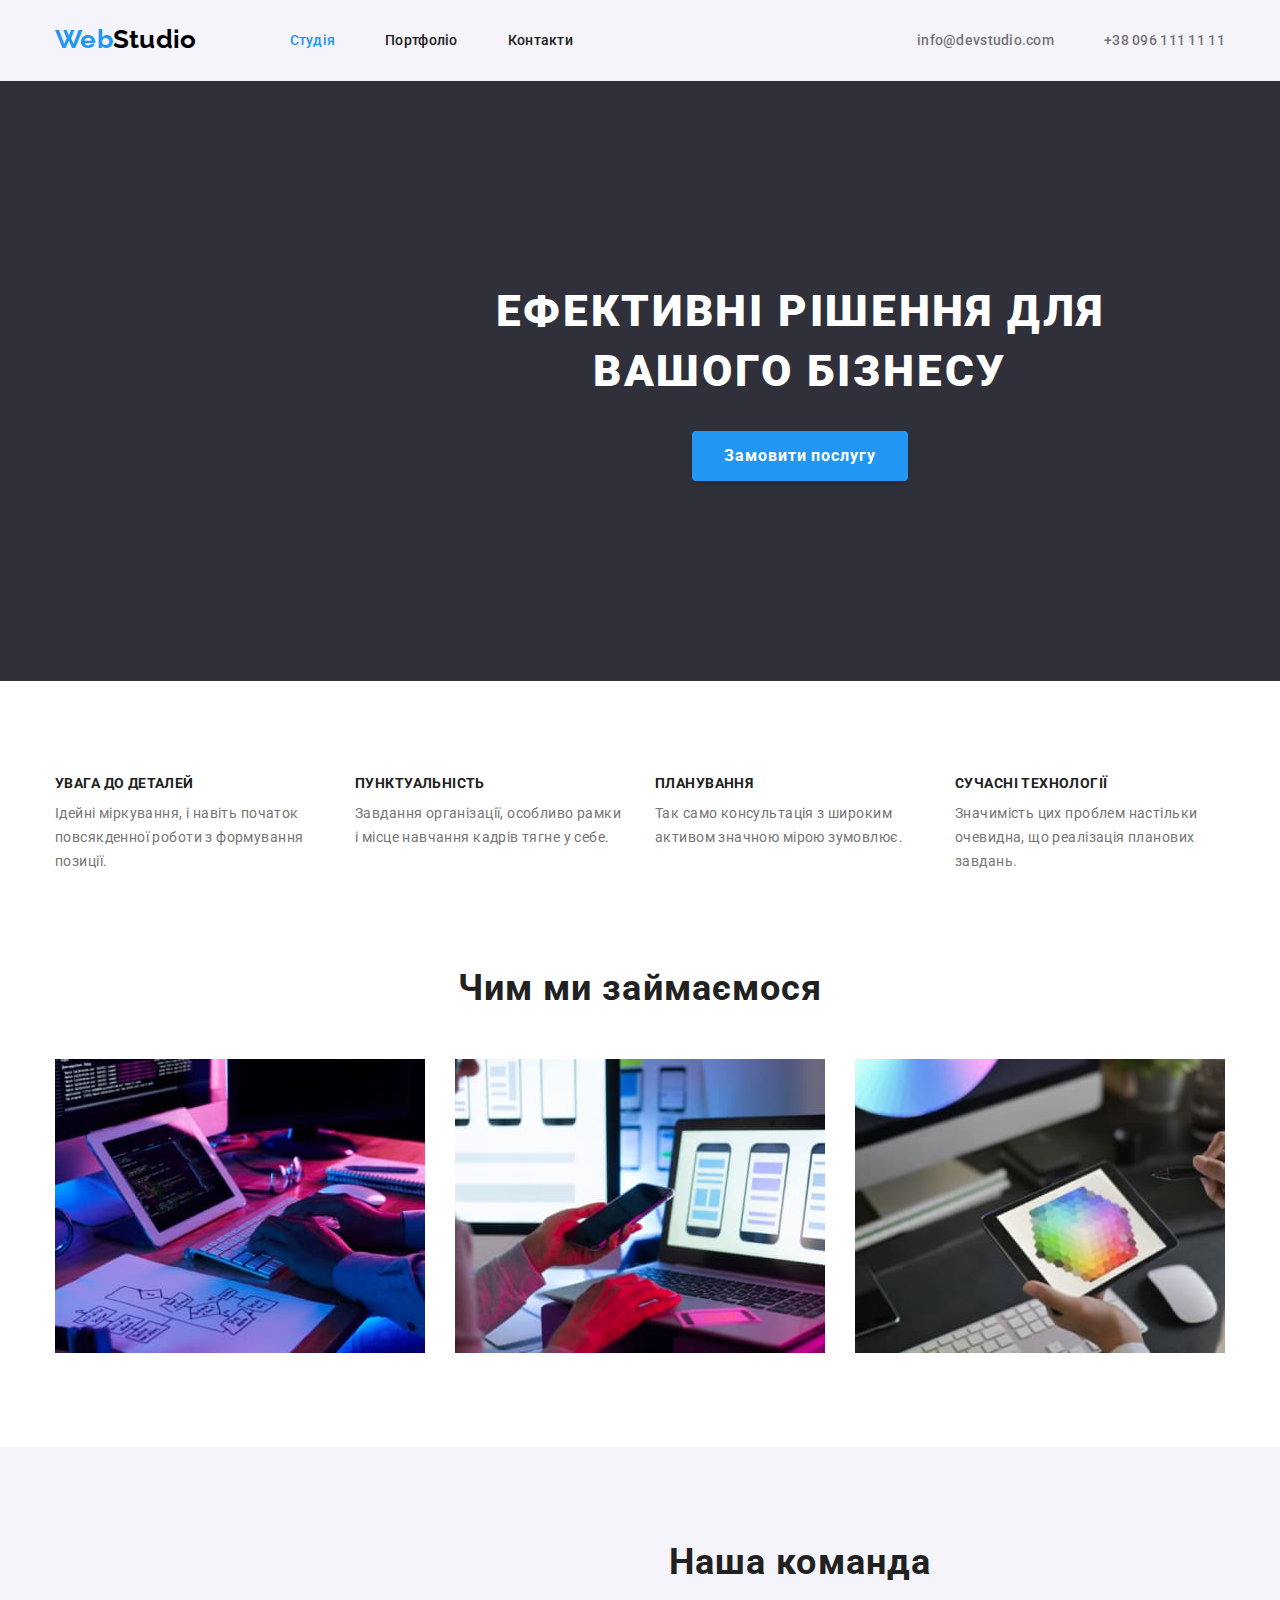
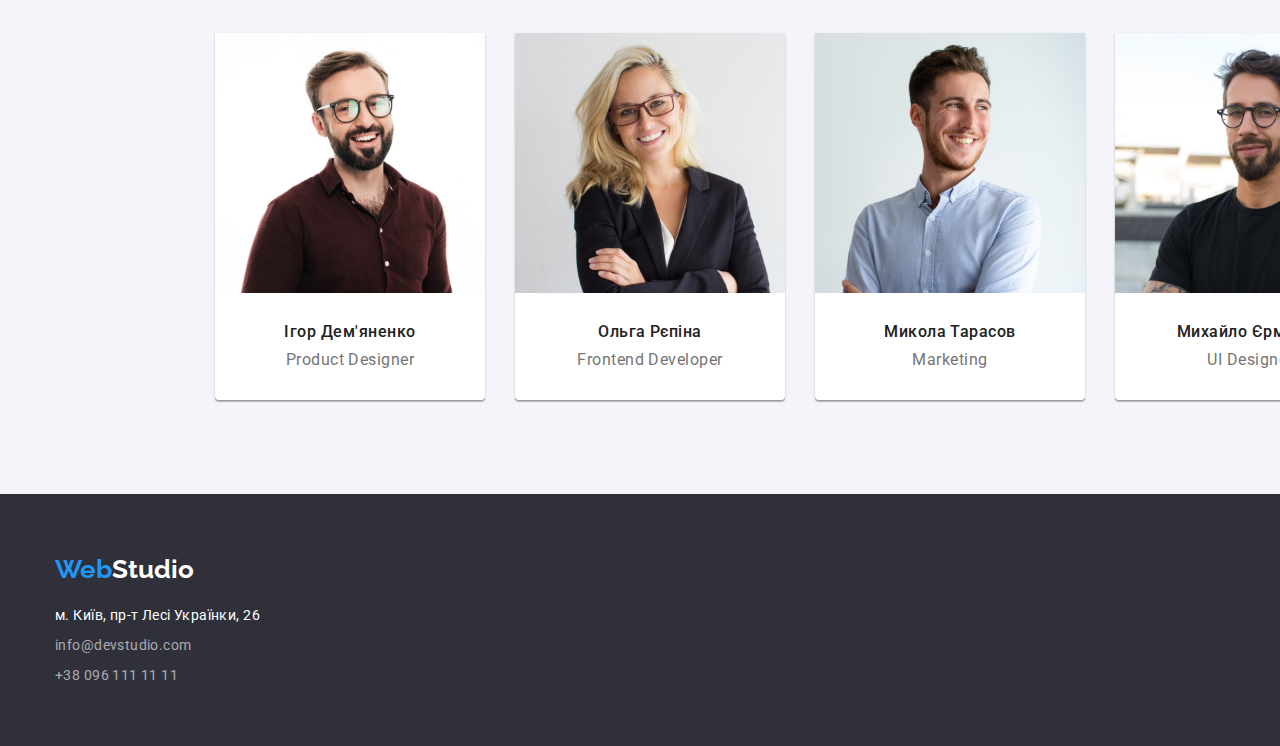
==== index.html @ b0a4e6e9 "початок ДЗ4" ====
<!DOCTYPE html>
<html lang="uk">
  <head>
    <meta charset="UTF-8" />
    <meta http-equiv="X-UA-Compatible" content="IE=edge" />
    <meta name="viewport" content="width=device-width, initial-scale=1.0" />
    <title>Студія</title>
    <!-- спочатку шрифти -->
    <link rel="preconnect" href="https://fonts.googleapis.com" />
    <link rel="preconnect" href="https://fonts.gstatic.com" crossorigin />
    <link
      rel="stylesheet"
      href="https://fonts.googleapis.com/css2?family=Raleway:wght@700&family=Roboto:wght@400;500;700;900&display=swap"
    />
    <!--  нормалізатор -->
    <link
      rel="stylesheet"
      href="https://cdnjs.cloudflare.com/ajax/libs/modern-normalize/1.0.0/modern-normalize.min.css"
    />
    <!-- мої стилі -->
    <link rel="stylesheet" href="./css/styles.css" />
  </head>
  <body>
    <!-- шапка сайта з навігацією-->
    <header class="header-section">
      <!--Logo-->
      <div class="container header-container">
        <a class="logo header" href="./index.html">
          <span class="logo web">Web</span>
          <span class="logo studio">Studio</span>
        </a>
        <!-- Навігація по сторінках сайта -->
        <nav class="header-nav">
          <ul class="header-nav-list">
            <li class="header-nav-item">
              <a class="header-nav-link current" href="./index.html">Студія</a>
            </li>
            <li class="header-nav-item">
              <a class="header-nav-link" href="./portfolio.html">Портфоліо</a>
            </li>
            <li class="header-nav-item">
              <a class="header-nav-link" href="#contacts">Контакти</a>
            </li>
          </ul>
        </nav>
        <!-- Лінки контактів -->
        <ul class="header-contact-list">
          <li class="header-contact-item">
            <a class="header-contact-link" href="mailto:info@devstudio.com"
              >info@devstudio.com
            </a>
          </li>
          <li class="header-contact-item">
            <a class="header-contact-link" href="tel:+380961111111"
              >+38 096 111 11 11</a
            >
          </li>
        </ul>
      </div>
    </header>
    <!-- унікальний контент сторінки -->
    <main>
      <!--Головний банер  сайта -->
      <section class="hero-section  big-container section">
        <h1 class="title-first hero-title">
          Ефективні рішення для вашого бізнесу
        </h1>
        <button class="hero-button btn" type="button">Замовити послугу</button>
      </section>
      <!-- Особливості -->
      <section class="feature-section section">
        <div class="container features">
          <h2 class="feature-title title-second visually-hidden">
            Особливості
          </h2>
          <ul class="feature-list">
            <li class="feature-list-item">
              <h3 class="title-third uppercase">увага до деталей</h3>
              <p class="feature-text">
                Ідейні міркування, і навіть початок повсякденної роботи з
                формування позиції.
              </p>
            </li>
            <li class="feature-list-item">
              <h3 class="title-third uppercase">пунктуальність</h3>
              <p class="feature-text">
                Завдання організації, особливо рамки і місце навчання кадрів
                тягне у себе.
              </p>
            </li>
            <li class="feature-list-item">
              <h3 class="title-third uppercase">планування</h3>
              <p class="feature-text">
                Так само консультація з широким активом значною мірою зумовлює.
              </p>
            </li>
            <li class="feature-list-item">
              <h3 class="title-third uppercase">сучасні технології</h3>
              <p class="feature-text">
                Значимість цих проблем настільки очевидна, що реалізація
                планових завдань.
              </p>
            </li>
          </ul>
        </div>
      </section>
      <!-- Чим ми займаємося deal-->
      <section class="deal-section section">
        <div class="container deal">
          <h2 class="title-second deal-title">Чим ми займаємося</h2>
          <ul class="deal-list">
            <li class="deal-list-item">
              <img
                class="deal-list-img"
                src="./images/view1.jpg"
                alt="Найкращі алгоритми"
              />
            </li>
            <li class="deal-list-item">
              <img
                class="deal-list-img"
                src="./images/view2.jpg"
                alt="Адаптуємо до різних дівайсів "
              />
            </li>
            <li class="deal-item">
              <img
                class="deal-list-img"
                src="./images/view3.jpg"
                alt="Професійний дизайн"
              />
            </li>
          </ul>
        </div>
      </section>
      <!-- Наша команда -->
      <section class="team-section big-container">
        <div class="container">
          <h2 class="team-title title-second">Наша команда</h2>
          <ul class="team-cards-list">
            <li class="team-card-item">
              <img
                class="card-image"
                src="./images/portrait1.jpg"
                alt="Ігор Дем'яненко"
              />
              <h3 class="card-name no-uppercase">Ігор Дем'яненко</h3>
              <p class="card-position">Product Designer</p>
            </li>
            <li class="team-card-item">
              <img
                class="card-image"
                src="./images/portrait2.jpg"
                alt="Ольга Рєпіна"
              />
              <h3 class="card-name no-uppercase">Ольга Рєпіна</h3>
              <p class="card-position">Frontend Developer</p>
            </li>
            <li class="team-card-item">
              <img
                class="card-image"
                src="./images/portrait3.jpg"
                alt="Микола Тарасов"
              />
              <h3 class="card-name no-uppercase">Микола Тарасов</h3>
              <p class="card-position">Marketing</p>
            </li>
            <li class="team-card-item">
              <img
                class="card-image"
                src="./images/portrait4.jpg"
                alt="Михайло Єрмаков"
              />
              <h3 class="card-name no-uppercase">Михайло Єрмаков</h3>
              <p class="card-position">UI Designer</p>
            </li>
          </ul>
        </div>
      </section>
    </main>
    <footer class="footer-section" id="contacts">
      <div class="container">
        <a class="logo footer" href="./index.html"
          ><span class="logo web">Web</span
          ><span class="logo studio">Studio</span>
        </a>
        <address class="address-section">
          <ul class="footer-list">
            <li class="footer-list-item">
              <a
                class="footer-link map"
                href="https://goo.gl/maps/kqAVkC1o9cEqBrma6"
                target="_blank"
                rel="noopener noreferrer nofollow"
                >м. Київ, пр-т Лесі Українки, 26</a
              >
            </li>
            <li class="footer-list-item">
              <a class="footer-link" href="mailto:info@devstudio.com"
                >info@devstudio.com</a
              >
            </li>
            <li class="footer-list-item">
              <a class="footer-link" href="tel:+380961111111"
                >+38 096 111 11 11</a
              >
            </li>
          </ul>
        </address>
      </div>
    </footer>
  </body>
</html>
---- css/styles.css ----
/* змінні */
/* палітра проекта */
:root {
  --prime-bg-color--: #ffffff; /*білий*/
  --second-bg-color--: #2f303a; /*темно сірий*/
  --title-ccolor--: #212121; /*чорний*/
  --accent-color--: #2196f3; /*голубий*/
  --text-color--: #757575; /*сірий*/
  --button-bg-color--: #f5f4fa;

  /* шрифти проекта  */
  --prime-font-family--: "Roboto", sans-serif;
  --second-font-family--: "Raleway", sans-serif;
}
/* глобальні налаштування */
body {
  font-family: var(--prime-font-family--); /*'Roboto', sans-serif*/
  color: var(--text-color--);
  background-color: var(--prime-bg-color--);
}

/* reset  обнулюємо відступи/стилі призначені browser*/
h1,
h2,
h3,
h4,
h5,
h6,
p {
  margin: 0;
}

ul {
  margin: 0;
  padding: 0;
  list-style: none;
}
li {
  margin: 0;
  padding: 0;
}

img {
  display: block;
}
a {
  text-decoration: none;
}
/*загальне налаштування для кнопок */
.btn {
  font-family: var(--prime-font-family--);
  border: none;
  cursor: pointer;
}
/* активна кнопка */
.active {
  color: var(--prime-bg-color--);
  background: var(--accent-color--);
}

/* скриває елемент */
.visually-hidden {
  position: fixed;
  transform: scale(0);
}
/* більший контейнер */
.big-container {
  width: 1600px;
  margin: 0 auto; /* батько центрує  в собі*/
}  

/* меньший контейнер  */
.container {
  width: 1200px;
  margin: 0 auto; /*вертик забирає горизонт центрує блоковий*/
  padding: 0 15px;
}
/* спільна властивість секцій */
.section {
  padding-bottom: 94px;
  
 }

.uppercase {
  text-transform: uppercase;
}

/* h1 */
.title-first {
  font-weight: 900;
  font-size: 44px;
  line-height: calc(60 / 44);
  text-align: center;
  letter-spacing: 0.06em;
  text-transform: uppercase;
  color: var(--title-color--);
}
/* h2 */
.title-second {
  font-weight: 700;
  font-size: 36px;
  line-height: calc(42 / 36);
  text-align: center;
  letter-spacing: 0.03em;
  color: var(--title-ccolor--);
}
/* h3 */
.title-third {
  font-weight: 700;
  font-size: 14px;
  line-height: calc(16 / 14);
  letter-spacing: 0.03em;
  text-align: center;
  /* text-transform: uppercase; */
  color: var(--title-ccolor--);
}

/* стилі header */

.header-section {
  /* спільний шрифт */
  font-weight: 500;
  font-size: 14px;
  line-height: calc(16 / 14);
  letter-spacing: 0.02em;
  
  /* margin-bottom:21px; */
}
/* logo */
.logo {
  font-family: "Raleway", sans-serif;
  font-weight: 700;
  font-style: normal;
  font-size: 26px;
  line-height: calc(31 / 26);
  letter-spacing: 3%;
}
.logo.header {
  display: flex;
  
}
.logo.web {
  color: var(--accent-color--);
}
.logo.studio {
  display:inline-block;
  margin-right:93px;
  color: #000;

}
.header-section {
  border-bottom: 1px solid#ECECEC;
  background-color: var(--button-bg-color--);
}
/* весь header у flex container */
.header-container {
  display: flex;
  /* justify-content: space-between; */
  align-items: center;
  padding-top: 24px;
  padding-bottom: 25px;
 
}
/* Навігація по сторінках сайта */
/* навігація  в header  flex container*/
.header-nav-list {
  display: flex;
  justify-content: space-between;
  margin-right:344px;
}
/* елементи навігації */
.header-nav-item:not(:last-child) {
  margin-right: 50px;
}
/* padding link збільшує зону клікабельності */
.header-nav-link {
  color: var(--title-ccolor--);
  padding: 32px 0px;
}
/* підсвітка посилання активної сторінки */
.current {
  color: var(--accent-color--);
}
/* Контакт ліст у flex щоб поставити у рядок */
.header-contact-list {
  display: flex;
}
.header-contact-item:not(:first-child) {
  margin-left: 50px;
}

/* вигляд мейл і телефон */
.header-contact-link {
  color: var(--text-color--);
  padding: 32px 0px;
}
/* реакція на наведення на елемент списка посилання  */
.header-nav-link:focus,
.header-nav-link:hover,
.header-contact0link:focus,
.header-contact-link:hover {
  color: var(--accent-color--);
}

/* стилі index */
/* секція hero */
/* hero  title-first */

.hero-section {
  color: var(--prime-bg-color--); /*білий*шрифт */
  background: var(--second-bg-color--); /*темн осірий фон*/
  padding-top: 200px;
  padding-bottom: 200px;
}

.title-first.hero-title {
  margin-left: auto;
  margin-right: auto;
  margin-bottom: 30px;
  width: 696px;
}

.hero-button {
  padding: 10px 32px;
  font-weight: 700;
  font-size: 16px;
  line-height: calc(30 / 16);
  letter-spacing: 0.06em;
  background-color: var(--accent-color--);
  color: var(--prime-bg-color);
  box-shadow: 0px 4px 4px rgba(0, 0, 0, 0.15);
  border-radius: 4px;
  display:block;
  margin: 0 auto; /*вертик забирає горизонтально центрує*/
}
.hero-button:focus,
.hero-button:hover {
  background: #188ce8;
}

/* секція Особливості */
/* feature-section */
/* h2 схований */
/* h3 - .tille-third */
/* feature-section обгорнута в  container 1200px */
.feature-section {
  padding-top: 94px;
}

/* список feature ставимо в рядок */
.feature-list {
  display: flex;
  justify-content: space-between;
}
/* заголовки в li feature-list */
.feature-list .title-third {
  text-align: left;
  margin-bottom: 10px;
}
/* p в li */
.feature-text {
  font-size: 14px;
  line-height: calc(24 / 14);
  letter-spacing: 0.03em;
  color: var(--text-color--);
}
/* колекція контайнера flex-list * /
/* всі елементи однакової величини на main axis */
.feature-list-item {
  flex-basis: 270px;
}
/* відстань між всіма ел-ми колекції крім останнього */
.feature-list-item:not(:last-child) {
  margin-right: 30px;
}
/* секція deal Чим ми займаємось */
/*h2 - .title-second*/

.container .deal {
  margin: 0px 15px;
}

.title-second.deal-title {
  margin-bottom: 50px;
}
/* картинки в рядок */
.deal-list {
  display: flex;
  justify-content: space-between;
}
/* Якщо змінити к-ть картинок поки не знаю що написати замість 3 */
/* img  діти li які є ел-ми flex container тому унаслідують наступне  */
.deal-list-item {
  flex-basis: calc((100% - 30px * 2) / 3);
}
/* підозрюю що рохміри img треба пропорційно до різних екранів */
.deal-list-img {
  width: 370px;
  max-height: 294px;
}
/* .deal-list-item:not(:last-child) {
  margin-right:30px;
 } */

/* секція Наша команда */
/* h2 Наша команда - title-second */
.team-section {
  background: #f5f4fa;
  padding-top: 94px;
  padding-bottom: 94px;
}

.team-title.title-second {
  margin-bottom: 50px;
}

.team-cards-list {
  display: flex;
  
  justify-content: center;
}

.team-card-item {
  background-color: var(--prime-bg-color--);
  box-shadow: 0px 1px 3px rgba(0, 0, 0, 0.12), 0px 1px 1px rgba(0, 0, 0, 0.14), 0px 2px 1px rgba(0, 0, 0, 0.2);
border-radius: 0px 0px 4px 4px;

  margin-right: 30px;
  flex-basis: calc((100%-30px * 3) / 4);
}

.team-card-item:last-child {
  margin-right: 0px;
}

.card-image {
  display: block;
  width: 270px;
  margin-bottom: 30px;
  /* height: 260px; */
}
/* h3 - card-name title-second */
.card-name {
  font-weight: 500;
  font-size: 16px;
  line-height: calc(18.75 / 1 6);
  letter-spacing: 0.03em;
  color: var(--title-ccolor--);
  text-align: center;
  margin-bottom: 10px;
}

/* position */
.card-position {
  font-size: 16px;
  line-height: calc(18.75 / 16);
  text-align: center;
  letter-spacing: 0.03em;
  color: var(--text-color--);
  margin-bottom: 30px;
}

/* porfolio section */
/* h1 Портфоліо -title-first схований */
/* розширяємо секцію щоб контент відступаєв від фільтра */
.portfolio-section {
  padding-top: 94px;
}

/* меню фільтра проектів */
/* ul - flex container */
.filter-list {
  display: flex;
  justify-content: center;
  gap: 8px;
  margin-bottom: 50px;
 
}

/* кнопка фільтра за замовчанням inline */

.filter-button {
  display:inline-block;
  text-align: center;
  font-weight: 500;
  font-size: 16px;
  line-height: calc(26 / 16);
  letter-spacing: 0.03em;
  color: var(--title-ccolor--);
  background: var(--button-bg-color--);
  border-radius: 4px;
  padding: 6px 22px;
  /* margin:0; */
  
  
 }
 .filter-button.all{
 padding: 6px 25px;
 }

/* кнопки фільтра проектів при hover */
.filter-button:focus,
.filter-button:hover {
   color: var(--prime-bg-color--);
  background-color: var(--accent-color--);
}



/* projects */
/* h2 - title-econd  */
.project-img {
  width: 370px;
  height: 294px;
   
}

/* згрупування під карткою портфоліо */
.group-portfolio {
  width: 370px;
  padding:19px 24px 19px 24px ;
  border: 1px solid #eeeeee;
  border-top: none;
 }

/*h2 title-project */
.project-title {
  font-weight: 700;
  font-size: 18px;
  line-height: calc(36 / 18);
  letter-spacing: 0.06em;
  color: var(--title-ccolor--);
  margin-bottom: 4px;
}

.project-type {
  font-size: 16px;
  line-height: calc(30 / 16);
  letter-spacing: 0.03em;
  color: var(--text-color--);
}

/* проекти в рядок з переносом по 4 з gap 30зч */
.projects-list {
  display: flex;
  flex-wrap: wrap;
  gap: 30px;
}
/* проект */
.project-item {
  background: #ffffff;
  /* flex-basis: calc((100%-30px * 2) / 3); */
   margin-bottom:30px; 
   
}
/* кожному 3му забрати правий маржин */
/* .project-item:nth-child(3n){
 margin-right:0px;
}
/* останнім 3м забрати нижній маржин */
/*.project-item:nth-last-child(-n+3){
 margin-bottom:0px;
} */

/* стилі footer*/
.footer-section {
  background: var(--second-bg-color--);
  padding-top: 60px;
  padding-bottom: 60px;
  /* border-top: 0px solid transparent; */
}
/* спільний шрифт для блоку address */
.footer-section .logo.studio {
  display:inline-block;
  color: var(--prime-bg-color--);
  margin-right:0px;
}
/* обгорнули в div щоб зобити блочним*/
.logo.footer {
  display:inline-block;
  margin-bottom: 20px;
 }

.footer-link {
  color: rgba(255, 255, 255, 0.6);
  font-style: normal;
  font-size: 14px;
  line-height: calc(21 / 14);
  letter-spacing: 0.03em;
}

/* .footer-list-item {
  font-style: normal;
  font-size: 14px;
  line-height: calc(24 / 14);
  letter-spacing: 0.03em;
} */

.footer-list-item:not(:last-child) {
  margin-bottom: 9px;
}

/* адреса  */
.footer-link.map {
  color: var(--prime-bg-color--);
}

/* реакція на наведення мишки або клавіатури на любий лінк футера */
.footer-link:hover,
.footer-link:focus {
  color: var(--accent-color--);
}
.footer-link-map:hover,
.footer-link-map:focus {
  color: var(--accent-color--);
}
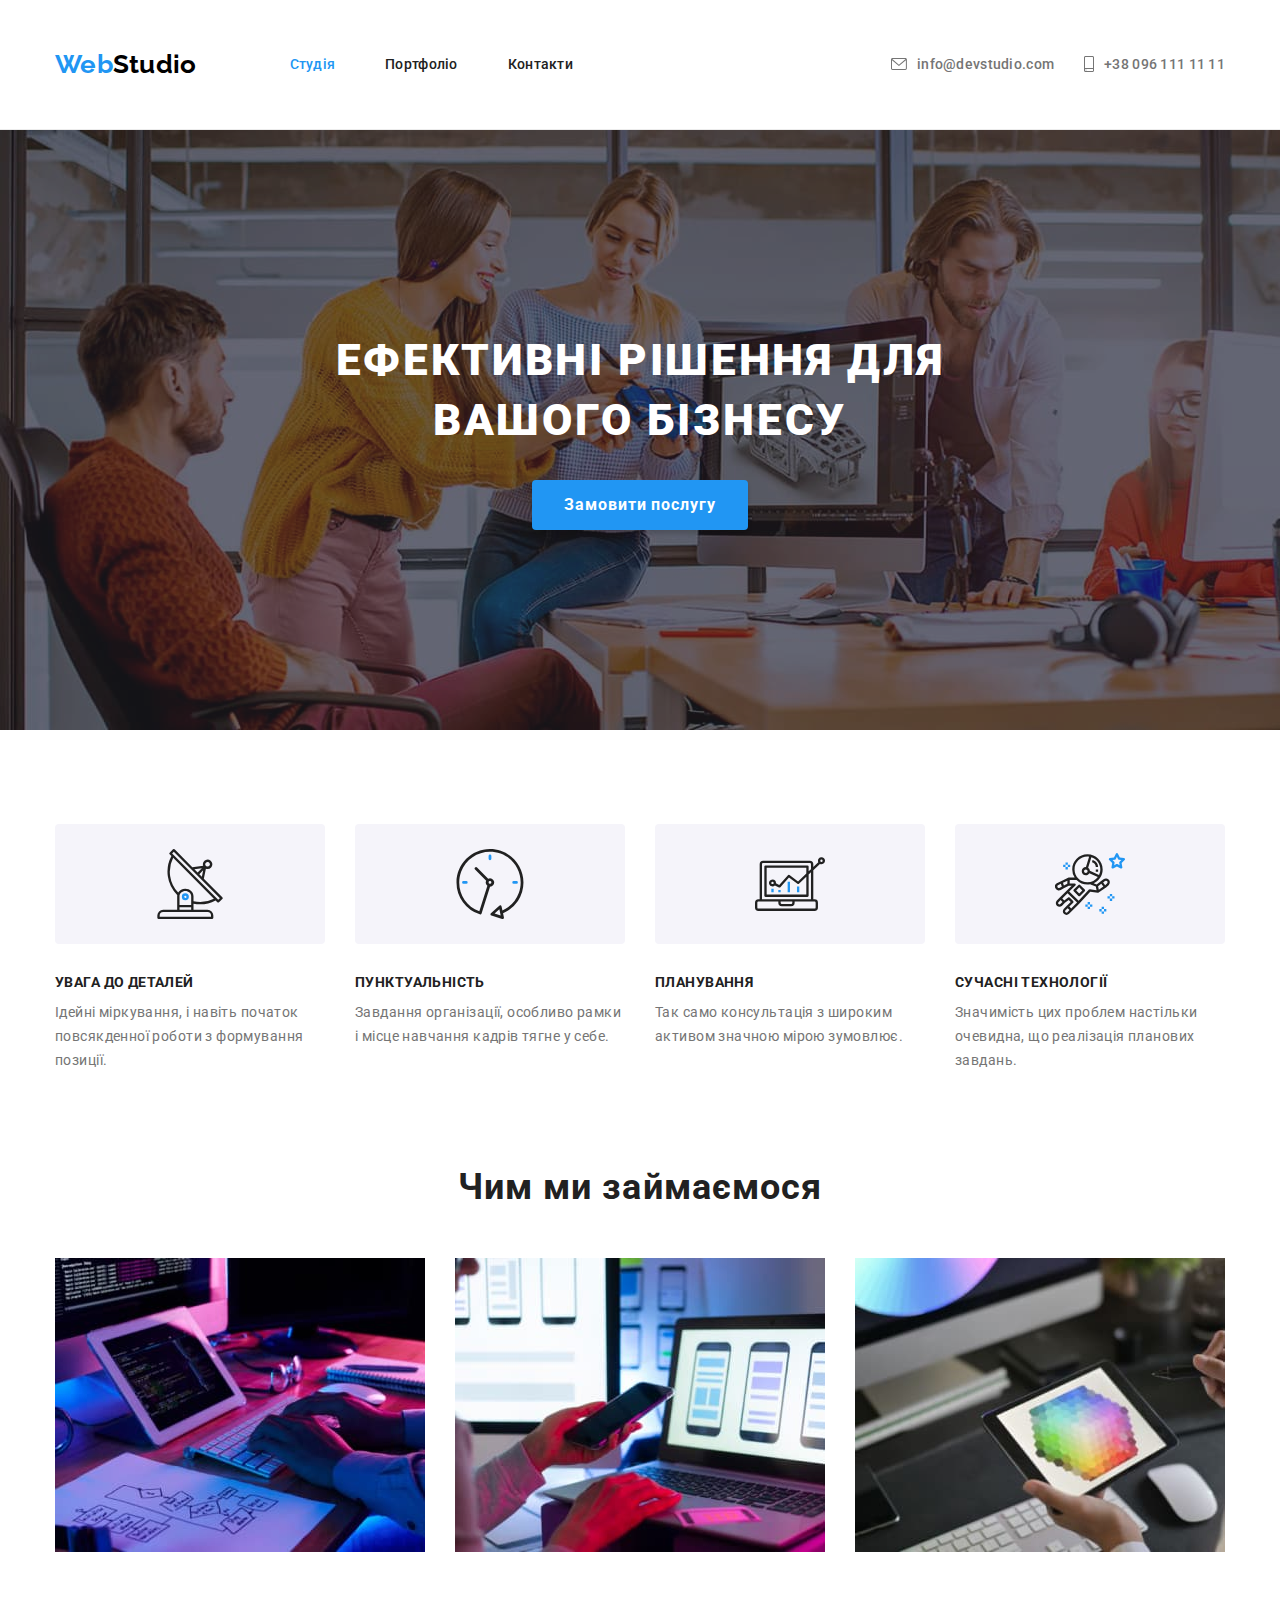
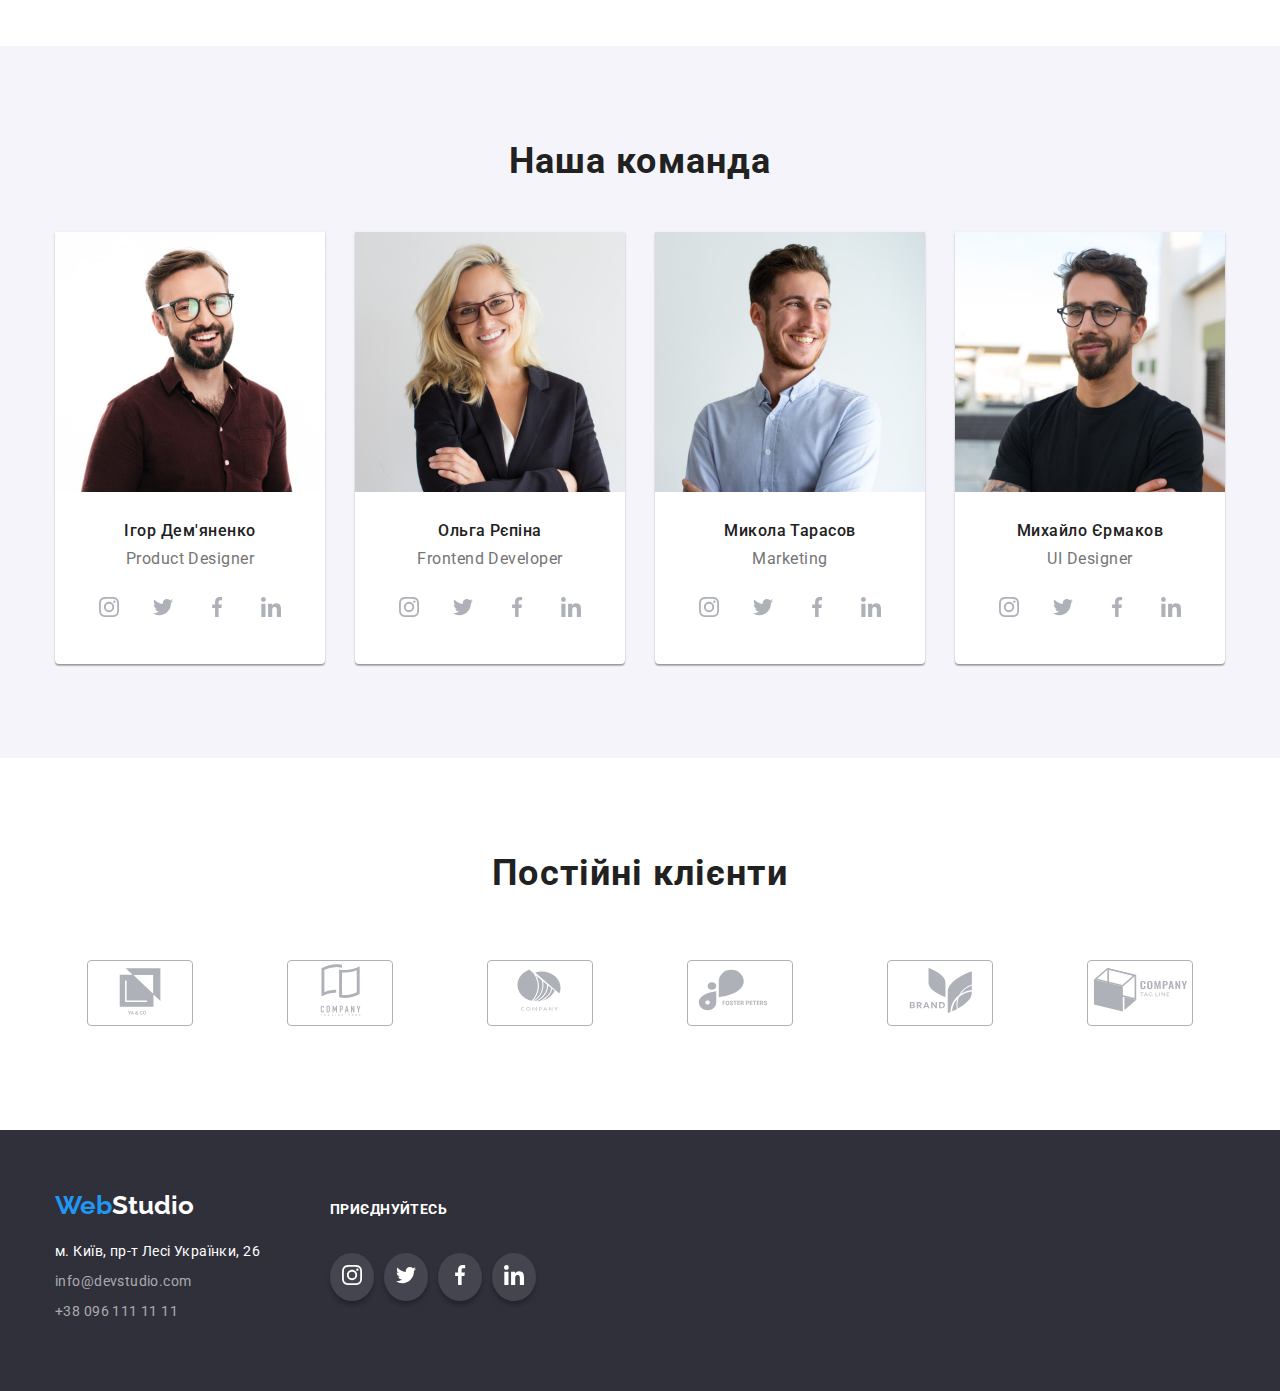
==== commit dd932301: "ДЗ4 перша версія" ====
--- a/index.html
+++ b/index.html
@@ -46,11 +46,17 @@
         <!-- Лінки контактів -->
         <ul class="header-contact-list">
           <li class="header-contact-item">
+            <svg class="contact-icon" width="16" height="12">
+              <use href="./images/icons.svg#envelope"></use>
+            </svg>
             <a class="header-contact-link" href="mailto:info@devstudio.com"
               >info@devstudio.com
             </a>
           </li>
           <li class="header-contact-item">
+            <svg class="contact-icon" width="10" height="16">
+              <use href="./images/icons.svg#smartphone"></use>
+            </svg>
             <a class="header-contact-link" href="tel:+380961111111"
               >+38 096 111 11 11</a
             >
@@ -75,6 +81,11 @@
           </h2>
           <ul class="feature-list">
             <li class="feature-list-item">
+              <div class="icon-block">
+                <svg class="feature-icon" width="70" height="70">
+                  <use href="./images/icons.svg#antenna"></use>
+                </svg>
+              </div>
               <h3 class="title-third uppercase">увага до деталей</h3>
               <p class="feature-text">
                 Ідейні міркування, і навіть початок повсякденної роботи з
@@ -82,6 +93,11 @@
               </p>
             </li>
             <li class="feature-list-item">
+              <div class="icon-block">
+                <svg class="feature-icon" width="70" height="70">
+                  <use href="./images/icons.svg#clock"></use>
+                </svg>
+              </div>
               <h3 class="title-third uppercase">пунктуальність</h3>
               <p class="feature-text">
                 Завдання організації, особливо рамки і місце навчання кадрів
@@ -89,12 +105,22 @@
               </p>
             </li>
             <li class="feature-list-item">
+              <div class="icon-block">
+                <svg class="feature-icon" width="70" height="70">
+                  <use href="./images/icons.svg#diagram"></use>
+                </svg>
+              </div>
               <h3 class="title-third uppercase">планування</h3>
               <p class="feature-text">
                 Так само консультація з широким активом значною мірою зумовлює.
               </p>
             </li>
             <li class="feature-list-item">
+              <div class="icon-block">
+                <svg class="feature-icon" width="70" height="70">
+                  <use href="./images/icons.svg#astronaut"></use>
+                </svg>
+              </div>
               <h3 class="title-third uppercase">сучасні технології</h3>
               <p class="feature-text">
                 Значимість цих проблем настільки очевидна, що реалізація
@@ -134,7 +160,7 @@
         </div>
       </section>
       <!-- Наша команда -->
-      <section class="team-section big-container">
+      <section class="team-section big-container ">
         <div class="container">
           <h2 class="team-title title-second">Наша команда</h2>
           <ul class="team-cards-list">
@@ -146,6 +172,36 @@
               />
               <h3 class="card-name no-uppercase">Ігор Дем'яненко</h3>
               <p class="card-position">Product Designer</p>
+              <ul class="social-link-list">
+              <li class="social-link-item">
+                <a href="" class="social-link-button">
+                  <svg class="social-link-icon" width="20" height="20">
+                    <use href="./images/icons.svg#instagram"></use>
+                  </svg>
+                </a>
+              </li>
+              <li class="social-link-item">
+                <a href="" class="social-link-button">
+                  <svg class="social-link-icon" width="20" height="20">
+                    <use href="./images/icons.svg#twitter"></use>
+                  </svg>
+                </a>
+              </li>
+              <li class="social-link-item">
+                <a href="" class="social-link-button">
+                  <svg class="social-link-icon" width="20" height="20">
+                    <use href="./images/icons.svg#facebook"></use>
+                  </svg>
+                </a>
+              </li>
+              <li class="social-link-item">
+                <a href="" class="social-link-button">
+                  <svg class="social-link-icon" width="20" height="20">
+                    <use href="./images/icons.svg#linkedin"></use>
+                  </svg>
+                </a>
+              </li>
+              </ul>
             </li>
             <li class="team-card-item">
               <img
@@ -155,6 +211,36 @@
               />
               <h3 class="card-name no-uppercase">Ольга Рєпіна</h3>
               <p class="card-position">Frontend Developer</p>
+               <ul class="social-link-list">
+              <li class="social-link-item">
+                <a href="" class="social-link-button">
+                  <svg class="social-link-icon" width="20" height="20">
+                    <use href="./images/icons.svg#instagram"></use>
+                  </svg>
+                </a>
+              </li>
+              <li class="social-link-item">
+                <a href="" class="social-link-button">
+                  <svg class="social-link-icon" width="20" height="20">
+                    <use href="./images/icons.svg#twitter"></use>
+                  </svg>
+                </a>
+              </li>
+              <li class="social-link-item">
+                <a href="" class="social-link-button">
+                  <svg class="social-link-icon" width="20" height="20">
+                    <use href="./images/icons.svg#facebook"></use>
+                  </svg>
+                </a>
+              </li>
+              <li class="social-link-item">
+                <a href="" class="social-link-button">
+                  <svg class="social-link-icon" width="20" height="20">
+                    <use href="./images/icons.svg#linkedin"></use>
+                  </svg>
+                </a>
+              </li>
+              </ul>
             </li>
             <li class="team-card-item">
               <img
@@ -164,6 +250,36 @@
               />
               <h3 class="card-name no-uppercase">Микола Тарасов</h3>
               <p class="card-position">Marketing</p>
+               <ul class="social-link-list">
+              <li class="social-link-item">
+                <a href="" class="social-link-button">
+                  <svg class="social-link-icon" width="20" height="20">
+                    <use href="./images/icons.svg#instagram"></use>
+                  </svg>
+                </a>
+              </li>
+              <li class="social-link-item">
+                <a href="" class="social-link-button">
+                  <svg class="social-link-icon" width="20" height="20">
+                    <use href="./images/icons.svg#twitter"></use>
+                  </svg>
+                </a>
+              </li>
+              <li class="social-link-item">
+                <a href="" class="social-link-button">
+                  <svg class="social-link-icon" width="20" height="20">
+                    <use href="./images/icons.svg#facebook"></use>
+                  </svg>
+                </a>
+              </li>
+              <li class="social-link-item">
+                <a href="" class="social-link-button">
+                  <svg class="social-link-icon" width="20" height="20">
+                    <use href="./images/icons.svg#linkedin"></use>
+                  </svg>
+                </a>
+              </li>
+              </ul>
             </li>
             <li class="team-card-item">
               <img
@@ -173,40 +289,154 @@
               />
               <h3 class="card-name no-uppercase">Михайло Єрмаков</h3>
               <p class="card-position">UI Designer</p>
+               <ul class="social-link-list">
+              <li class="social-link-item">
+                <a href="" class="social-link-button">
+                  <svg class="social-link-icon" width="20" height="20">
+                    <use href="./images/icons.svg#instagram"></use>
+                  </svg>
+                </a>
+              </li>
+              <li class="social-link-item">
+                <a href="" class="social-link-button">
+                  <svg class="social-link-icon" width="20" height="20">
+                    <use href="./images/icons.svg#twitter"></use>
+                  </svg>
+                </a>
+              </li>
+              <li class="social-link-item">
+                <a href="" class="social-link-button">
+                  <svg class="social-link-icon" width="20" height="20">
+                    <use href="./images/icons.svg#facebook"></use>
+                  </svg>
+                </a>
+              </li>
+              <li class="social-link-item">
+                <a href="" class="social-link-button">
+                  <svg class="social-link-icon" width="20" height="20">
+                    <use href="./images/icons.svg#linkedin"></use>
+                  </svg>
+                </a>
+              </li>
+              </ul>
+            </li>
+          </ul>
+        </div>
+      </section>
+      <section class="client-section big-container ">
+        <div class="container">
+          <h2 class="title-second title-client">Постійні клієнти </h2>
+          <ul class="client-list">
+            <li class="client-item">
+              <a href="" class="client-link">
+                <svg class="client-icon" width="106" height="60">
+                  <use href="./images/icons.svg#logo1"></use>
+                </svg>
+              </a>
+            </li>
+            <li class="client-item">
+              <a href="" class="client-link">
+                <svg class="client-icon" width="106" height="60">
+                  <use href="./images/icons.svg#logo2"></use>
+                </svg>
+              </a>
+            </li>
+            <li class="client-item">
+              <a href="" class="client-link">
+                <svg class="client-icon" width="106" height="60">
+                  <use href="./images/icons.svg#logo3"></use>
+                </svg>
+              </a>
+            </li>
+            <li class="client-item">
+              <a href="" class="client-link">
+                <svg class="client-icon" width="106" height="60">
+                  <use href="./images/icons.svg#logo4"></use>
+                </svg>
+              </a>
+            </li>
+            <li class="client-item">
+              <a href="" class="client-link">
+                <svg class="client-icon" width="106" height="60">
+                  <use href="./images/icons.svg#logo5"></use>
+                </svg>
+              </a>
+            </li>
+            <li class="client-item">
+              <a href="" class="client-link">
+                <svg class="client-icon" width="106" height="60">
+                  <use href="./images/icons.svg#logo6"></use>
+                </svg>
+              </a>
             </li>
           </ul>
         </div>
       </section>
     </main>
     <footer class="footer-section" id="contacts">
-      <div class="container">
-        <a class="logo footer" href="./index.html"
-          ><span class="logo web">Web</span
-          ><span class="logo studio">Studio</span>
-        </a>
-        <address class="address-section">
-          <ul class="footer-list">
-            <li class="footer-list-item">
-              <a
-                class="footer-link map"
-                href="https://goo.gl/maps/kqAVkC1o9cEqBrma6"
-                target="_blank"
-                rel="noopener noreferrer nofollow"
-                >м. Київ, пр-т Лесі Українки, 26</a
-              >
-            </li>
-            <li class="footer-list-item">
-              <a class="footer-link" href="mailto:info@devstudio.com"
-                >info@devstudio.com</a
-              >
-            </li>
-            <li class="footer-list-item">
-              <a class="footer-link" href="tel:+380961111111"
-                >+38 096 111 11 11</a
-              >
-            </li>
-          </ul>
-        </address>
+      <div class="container footer-combine">
+        <div class="footer-left">
+          <a class="logo footer" href="./index.html"
+            ><span class="logo web">Web</span
+            ><span class="logo studio">Studio</span>
+          </a>
+          <address class="address-section">
+            <ul class="footer-list">
+              <li class="footer-list-item">
+                <a
+                  class="footer-link map"
+                  href="https://goo.gl/maps/kqAVkC1o9cEqBrma6"
+                  target="_blank"
+                  rel="noopener noreferrer nofollow"
+                  >м. Київ, пр-т Лесі Українки, 26</a
+                >
+              </li>
+              <li class="footer-list-item">
+                <a class="footer-link" href="mailto:info@devstudio.com"
+                  >info@devstudio.com</a
+                >
+              </li>
+              <li class="footer-list-item">
+                <a class="footer-link" href="tel:+380961111111"
+                  >+38 096 111 11 11</a
+                >
+              </li>
+            </ul>
+          </address>
+        </div>
+        <div class="footer-right">
+          <p class="social-text">приєднуйтесь</p>
+          <ul class="social-link-list footer">
+              <li class="social-link-item">
+                <a href="" class="social-link-button footer">
+                  <svg class="social-link-icon" width="20" height="20">
+                    <use href="./images/icons.svg#instagram"></use>
+                  </svg>
+                </a>
+              </li>
+              <li class="social-link-item">
+                <a href="" class="social-link-button footer">
+                  <svg class="social-link-icon" width="20" height="20">
+                    <use href="./images/icons.svg#twitter"></use>
+                  </svg>
+                </a>
+              </li>
+              <li class="social-link-item">
+                <a href="" class="social-link-button footer">
+                  <svg class="social-link-icon" width="20" height="20">
+                    <use href="./images/icons.svg#facebook"></use>
+                  </svg>
+                </a>
+              </li>
+              <li class="social-link-item">
+                <a href="" class="social-link-button footer">
+                  <svg class="social-link-icon" width="20" height="20">
+                    <use href="./images/icons.svg#linkedin"></use>
+                  </svg>
+                </a>
+              </li>
+              </ul>
+        </div>
       </div>
     </footer>
   </body>
--- a/css/styles.css
+++ b/css/styles.css
@@ -7,6 +7,7 @@
   --accent-color--: #2196f3; /*голубий*/
   --text-color--: #757575; /*сірий*/
   --button-bg-color--: #f5f4fa;
+  --icon-color--: #afb1b8; /*світло сірий */
 
   /* шрифти проекта  */
   --prime-font-family--: "Roboto", sans-serif;
@@ -65,9 +66,9 @@
 }
 /* більший контейнер */
 .big-container {
-  width: 1600px;
+  max-width: 1600px;
   margin: 0 auto; /* батько центрує  в собі*/
-}  
+}
 
 /* меньший контейнер  */
 .container {
@@ -78,8 +79,7 @@
 /* спільна властивість секцій */
 .section {
   padding-bottom: 94px;
-  
- }
+}
 
 .uppercase {
   text-transform: uppercase;
@@ -123,7 +123,7 @@
   font-size: 14px;
   line-height: calc(16 / 14);
   letter-spacing: 0.02em;
-  
+
   /* margin-bottom:21px; */
 }
 /* logo */
@@ -137,20 +137,18 @@
 }
 .logo.header {
   display: flex;
-  
 }
 .logo.web {
   color: var(--accent-color--);
 }
 .logo.studio {
-  display:inline-block;
-  margin-right:93px;
+  display: inline-block;
+  margin-right: 93px;
   color: #000;
-
 }
 .header-section {
   border-bottom: 1px solid#ECECEC;
-  background-color: var(--button-bg-color--);
+  /* background-color: var(--button-bg-color--); */
 }
 /* весь header у flex container */
 .header-container {
@@ -159,14 +157,13 @@
   align-items: center;
   padding-top: 24px;
   padding-bottom: 25px;
- 
 }
 /* Навігація по сторінках сайта */
 /* навігація  в header  flex container*/
 .header-nav-list {
   display: flex;
   justify-content: space-between;
-  margin-right:344px;
+  margin-right: 318px;
 }
 /* елементи навігації */
 .header-nav-item:not(:last-child) {
@@ -184,9 +181,27 @@
 /* Контакт ліст у flex щоб поставити у рядок */
 .header-contact-list {
   display: flex;
-}
-.header-contact-item:not(:first-child) {
-  margin-left: 50px;
+  margin: 0 auto;
+  gap: 30px;
+}
+/* .header-contact-item:not(:first-child) {
+  margin-left: 30px;
+} */
+.header-contact-item {
+  display: flex;
+  gap: 10px;
+  justify-content: center;
+  align-items: center;
+}
+
+.contact-icon {
+  fill: #757575;
+}
+/* hover на контакти в header */
+.header-contact-item:hover .contact-icon,
+.header-contact-item:focus .contact-icon {
+  color: var(--accent-color--);
+  fill: var(--accent-color--);
 }
 
 /* вигляд мейл і телефон */
@@ -208,7 +223,8 @@
 
 .hero-section {
   color: var(--prime-bg-color--); /*білий*шрифт */
-  background: var(--second-bg-color--); /*темн осірий фон*/
+  background: var(--second-bg-color--);
+  background-image: url("../images/hero-overlay.svg"), url("../images/hero.jpg");
   padding-top: 200px;
   padding-bottom: 200px;
 }
@@ -230,7 +246,7 @@
   color: var(--prime-bg-color);
   box-shadow: 0px 4px 4px rgba(0, 0, 0, 0.15);
   border-radius: 4px;
-  display:block;
+  display: block;
   margin: 0 auto; /*вертик забирає горизонтально центрує*/
 }
 .hero-button:focus,
@@ -273,6 +289,15 @@
 .feature-list-item:not(:last-child) {
   margin-right: 30px;
 }
+.icon-block {
+  background: var(--button-bg-color--);
+  border-radius: 4px;
+  padding: 25px 100px;
+  margin-bottom: 30px;
+}
+.feature-icon {
+  display: block;
+}
 /* секція deal Чим ми займаємось */
 /*h2 - .title-second*/
 
@@ -308,6 +333,7 @@
   background: #f5f4fa;
   padding-top: 94px;
   padding-bottom: 94px;
+  margin-bottom: 94px;
 }
 
 .team-title.title-second {
@@ -316,14 +342,15 @@
 
 .team-cards-list {
   display: flex;
-  
+
   justify-content: center;
 }
 
 .team-card-item {
   background-color: var(--prime-bg-color--);
-  box-shadow: 0px 1px 3px rgba(0, 0, 0, 0.12), 0px 1px 1px rgba(0, 0, 0, 0.14), 0px 2px 1px rgba(0, 0, 0, 0.2);
-border-radius: 0px 0px 4px 4px;
+  box-shadow: 0px 1px 3px rgba(0, 0, 0, 0.12), 0px 1px 1px rgba(0, 0, 0, 0.14),
+    0px 2px 1px rgba(0, 0, 0, 0.2);
+  border-radius: 0px 0px 4px 4px;
 
   margin-right: 30px;
   flex-basis: calc((100%-30px * 3) / 4);
@@ -357,8 +384,68 @@
   text-align: center;
   letter-spacing: 0.03em;
   color: var(--text-color--);
-  margin-bottom: 30px;
-}
+  /* margin-bottom: 16px; */
+}
+/* список іконом посилань соціальних мереж в рядок*/
+.social-link-list {
+  display: flex;
+  gap: 10px;
+  justify-content: space-between;
+  align-items: center;
+  margin: 16px 32px 30px;
+}
+
+/* кругла кнопка на соцмережі */
+.social-link-button {
+  display: block;
+  border-radius: 50%;
+  padding: 12px;
+  color:var(--icon-color--);
+}
+/* колір іконка соцмереж наслідує від кнопки-батька*/
+.social-link-icon {
+  fill: currentColor;
+}
+/* реакція посилання на наведення */
+.social-link-button:hover,
+.social-link-button:focus {
+  background-color: var(--accent-color--);
+  color:var(--prime-bg-color--);
+}
+
+/* секція Постійні клієнти */
+
+.title-client {
+  padding-bottom: 50px;
+}
+.client-list {
+  display: flex;
+  justify-content: center;
+  align-items: center;
+  gap: 30px;
+  padding-bottom: 94px;
+}
+.client-item {
+  width: 170px;
+  height: 92px;
+}
+.client-link {
+  display: block;
+  border-radius: 4px;
+  margin: 16px 32px;
+  color:var(--icon-color--);
+  border: 1px solid var(--icon-color--);
+}
+ .client-icon {
+  fill: currentColor;
+}
+
+.client-link:hover,
+.client-link:focus {
+  border-color: var(--accent-color--);
+  color:var(--accent-color--);
+} 
+
 
 /* porfolio section */
 /* h1 Портфоліо -title-first схований */
@@ -374,13 +461,12 @@
   justify-content: center;
   gap: 8px;
   margin-bottom: 50px;
- 
 }
 
 /* кнопка фільтра за замовчанням inline */
 
 .filter-button {
-  display:inline-block;
+  display: inline-block;
   text-align: center;
   font-weight: 500;
   font-size: 16px;
@@ -391,37 +477,32 @@
   border-radius: 4px;
   padding: 6px 22px;
   /* margin:0; */
-  
-  
- }
- .filter-button.all{
- padding: 6px 25px;
- }
+}
+.filter-button.all {
+  padding: 6px 25px;
+}
 
 /* кнопки фільтра проектів при hover */
 .filter-button:focus,
 .filter-button:hover {
-   color: var(--prime-bg-color--);
+  color: var(--prime-bg-color--);
   background-color: var(--accent-color--);
 }
-
-
 
 /* projects */
 /* h2 - title-econd  */
 .project-img {
   width: 370px;
   height: 294px;
-   
 }
 
 /* згрупування під карткою портфоліо */
 .group-portfolio {
   width: 370px;
-  padding:19px 24px 19px 24px ;
+  padding: 19px 24px 19px 24px;
   border: 1px solid #eeeeee;
   border-top: none;
- }
+}
 
 /*h2 title-project */
 .project-title {
@@ -450,8 +531,7 @@
 .project-item {
   background: #ffffff;
   /* flex-basis: calc((100%-30px * 2) / 3); */
-   margin-bottom:30px; 
-   
+  margin-bottom: 30px;
 }
 /* кожному 3му забрати правий маржин */
 /* .project-item:nth-child(3n){
@@ -471,15 +551,15 @@
 }
 /* спільний шрифт для блоку address */
 .footer-section .logo.studio {
-  display:inline-block;
+  display: inline-block;
   color: var(--prime-bg-color--);
-  margin-right:0px;
+  margin-right: 0px;
 }
 /* обгорнули в div щоб зобити блочним*/
 .logo.footer {
-  display:inline-block;
+  display: inline-block;
   margin-bottom: 20px;
- }
+}
 
 .footer-link {
   color: rgba(255, 255, 255, 0.6);
@@ -514,3 +594,36 @@
 .footer-link-map:focus {
   color: var(--accent-color--);
 }
+.footer-combine {
+  display: flex;
+  gap: 70px;
+  align-items:baseline;
+}
+.social-text {
+  color:var(--prime-bg-color--);
+  font-weight: 700;
+  font-size: 14px;
+  line-height:calc( 16 / 14);
+  letter-spacing: 0.03em;
+  text-transform: uppercase;
+ 
+}
+.footer-right {
+  display:flex;
+  flex-direction:column;
+  gap:20px;
+  align-content:flex-start;
+}
+.social-link-list.footer{
+  margin-right:0px;
+  margin-left:0px;
+}
+.social-link-button.footer{
+  color:var(--prime-bg-color--);
+background: rgba(255, 255, 255, 0.1);
+box-shadow: 0px 4px 4px rgba(0, 0, 0, 0.25);
+}
+.social-link-button.footer:hover,
+.social-link-button.footer:focus{
+  background-color: var(--accent-color--);
+}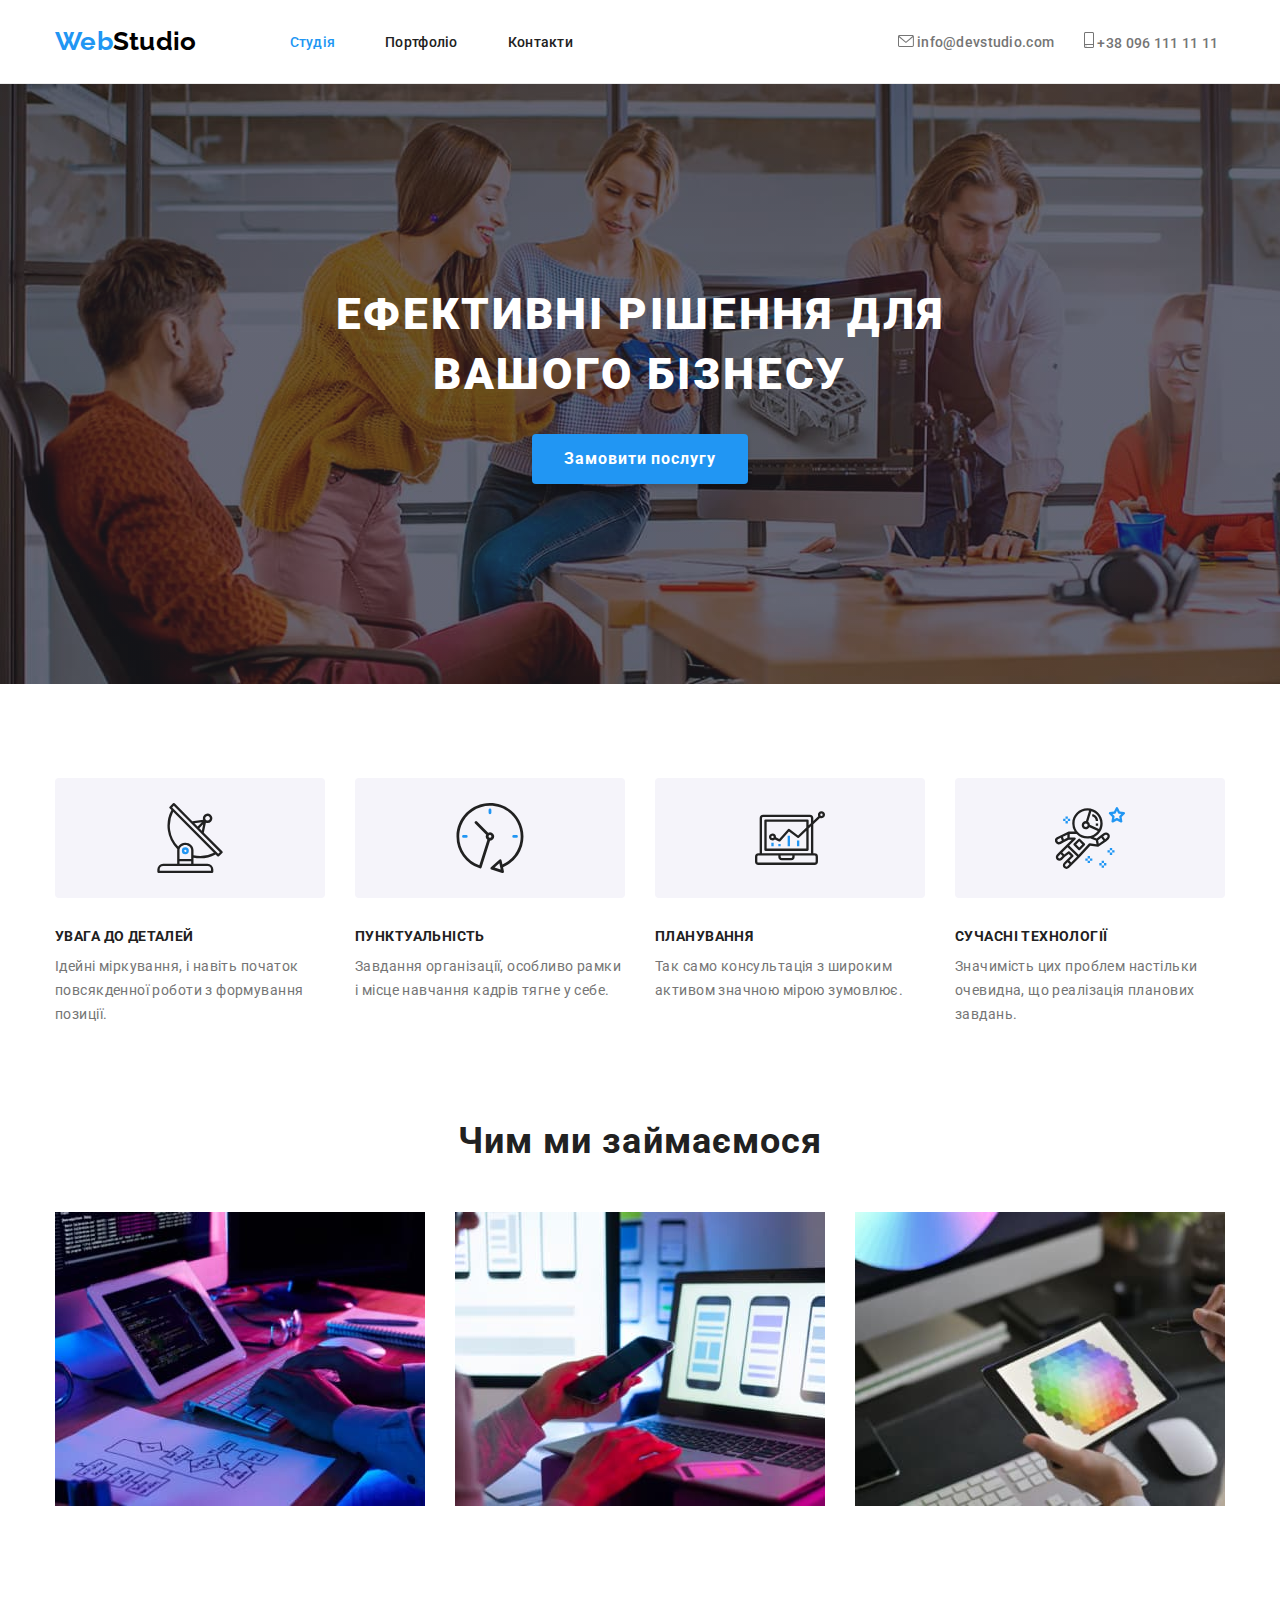
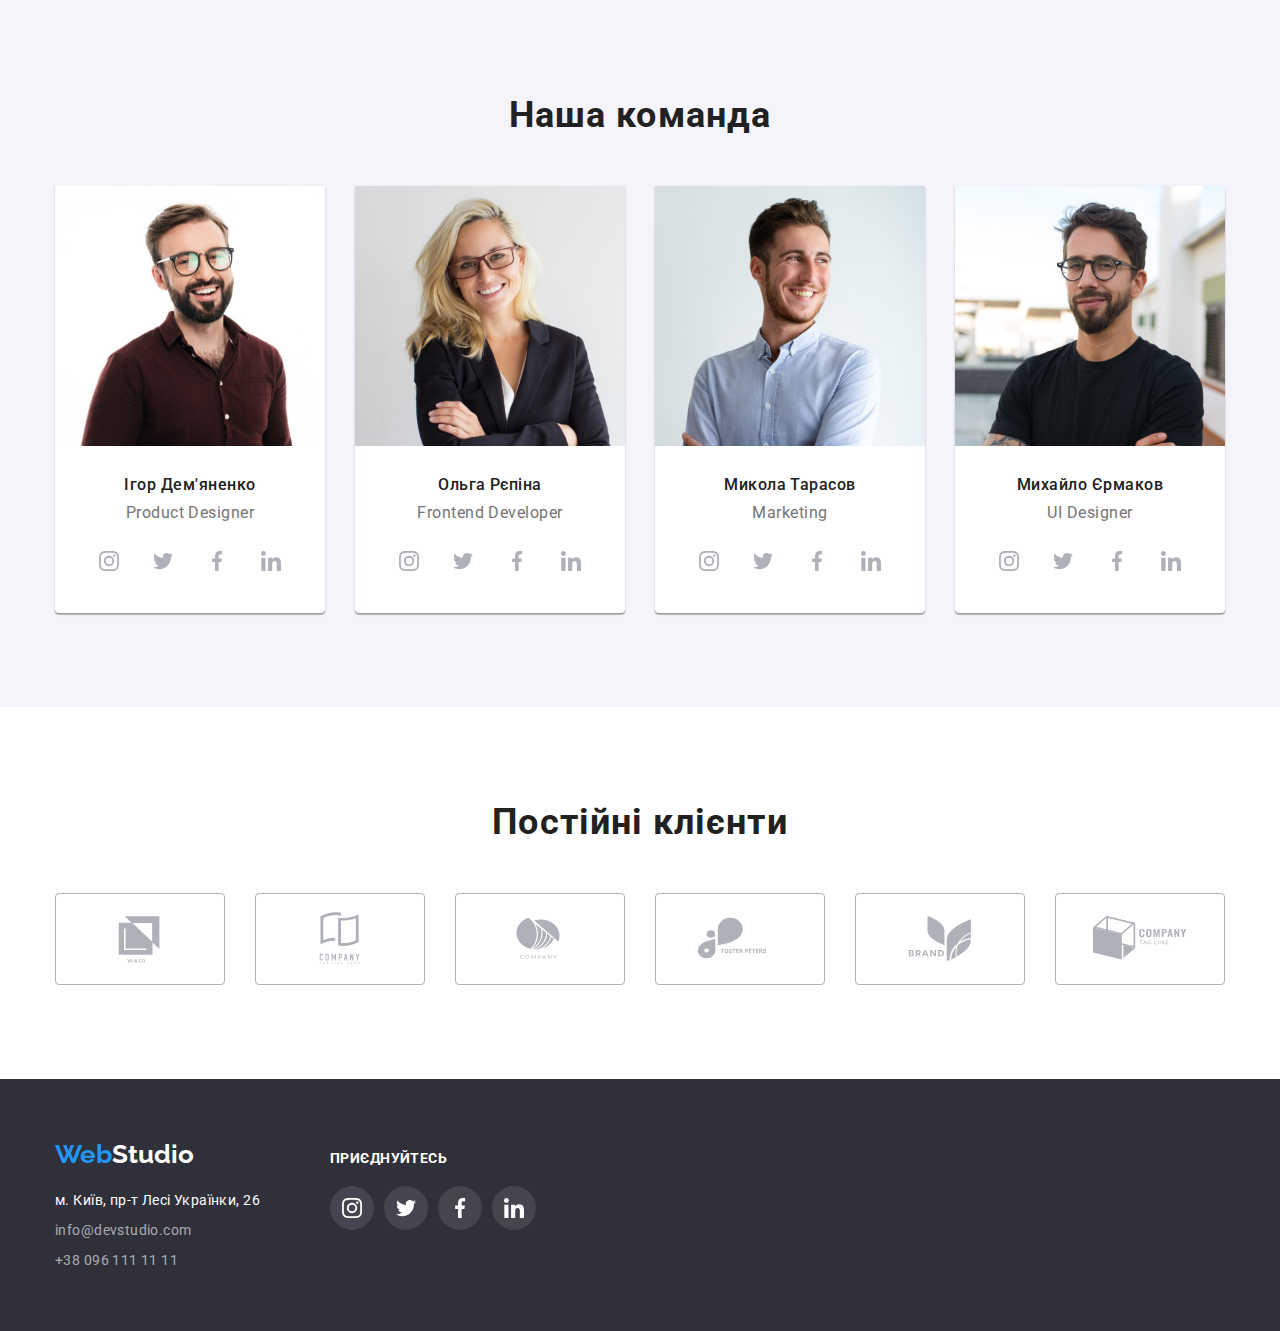
==== commit 779ba2e7: "виправила помилки" ====
--- a/index.html
+++ b/index.html
@@ -46,20 +46,20 @@
         <!-- Лінки контактів -->
         <ul class="header-contact-list">
           <li class="header-contact-item">
-            <svg class="contact-icon" width="16" height="12">
-              <use href="./images/icons.svg#envelope"></use>
-            </svg>
-            <a class="header-contact-link" href="mailto:info@devstudio.com"
-              >info@devstudio.com
+            <a class="header-contact-link" href="mailto:info@devstudio.com">
+              <svg class="contact-icon" width="16" height="12">
+                <use href="./images/icons.svg#envelope"></use>
+              </svg>
+              info@devstudio.com
             </a>
           </li>
           <li class="header-contact-item">
-            <svg class="contact-icon" width="10" height="16">
-              <use href="./images/icons.svg#smartphone"></use>
-            </svg>
-            <a class="header-contact-link" href="tel:+380961111111"
-              >+38 096 111 11 11</a
-            >
+            <a class="header-contact-link" href="tel:+380961111111">
+              <svg class="contact-icon" width="10" height="16">
+                <use href="./images/icons.svg#smartphone"></use>
+              </svg>
+              +38 096 111 11 11
+            </a>
           </li>
         </ul>
       </div>
@@ -67,7 +67,7 @@
     <!-- унікальний контент сторінки -->
     <main>
       <!--Головний банер  сайта -->
-      <section class="hero-section  big-container section">
+      <section class="hero-section big-container section">
         <h1 class="title-first hero-title">
           Ефективні рішення для вашого бізнесу
         </h1>
@@ -160,7 +160,7 @@
         </div>
       </section>
       <!-- Наша команда -->
-      <section class="team-section big-container ">
+      <section class="team-section big-container">
         <div class="container">
           <h2 class="team-title title-second">Наша команда</h2>
           <ul class="team-cards-list">
@@ -173,34 +173,34 @@
               <h3 class="card-name no-uppercase">Ігор Дем'яненко</h3>
               <p class="card-position">Product Designer</p>
               <ul class="social-link-list">
-              <li class="social-link-item">
-                <a href="" class="social-link-button">
-                  <svg class="social-link-icon" width="20" height="20">
-                    <use href="./images/icons.svg#instagram"></use>
-                  </svg>
-                </a>
-              </li>
-              <li class="social-link-item">
-                <a href="" class="social-link-button">
-                  <svg class="social-link-icon" width="20" height="20">
-                    <use href="./images/icons.svg#twitter"></use>
-                  </svg>
-                </a>
-              </li>
-              <li class="social-link-item">
-                <a href="" class="social-link-button">
-                  <svg class="social-link-icon" width="20" height="20">
-                    <use href="./images/icons.svg#facebook"></use>
-                  </svg>
-                </a>
-              </li>
-              <li class="social-link-item">
-                <a href="" class="social-link-button">
-                  <svg class="social-link-icon" width="20" height="20">
-                    <use href="./images/icons.svg#linkedin"></use>
-                  </svg>
-                </a>
-              </li>
+                <li class="social-link-item">
+                  <a href="" class="social-link-button">
+                    <svg class="social-link-icon" width="20" height="20">
+                      <use href="./images/icons.svg#instagram"></use>
+                    </svg>
+                  </a>
+                </li>
+                <li class="social-link-item">
+                  <a href="" class="social-link-button">
+                    <svg class="social-link-icon" width="20" height="20">
+                      <use href="./images/icons.svg#twitter"></use>
+                    </svg>
+                  </a>
+                </li>
+                <li class="social-link-item">
+                  <a href="" class="social-link-button">
+                    <svg class="social-link-icon" width="20" height="20">
+                      <use href="./images/icons.svg#facebook"></use>
+                    </svg>
+                  </a>
+                </li>
+                <li class="social-link-item">
+                  <a href="" class="social-link-button">
+                    <svg class="social-link-icon" width="20" height="20">
+                      <use href="./images/icons.svg#linkedin"></use>
+                    </svg>
+                  </a>
+                </li>
               </ul>
             </li>
             <li class="team-card-item">
@@ -211,35 +211,35 @@
               />
               <h3 class="card-name no-uppercase">Ольга Рєпіна</h3>
               <p class="card-position">Frontend Developer</p>
-               <ul class="social-link-list">
-              <li class="social-link-item">
-                <a href="" class="social-link-button">
-                  <svg class="social-link-icon" width="20" height="20">
-                    <use href="./images/icons.svg#instagram"></use>
-                  </svg>
-                </a>
-              </li>
-              <li class="social-link-item">
-                <a href="" class="social-link-button">
-                  <svg class="social-link-icon" width="20" height="20">
-                    <use href="./images/icons.svg#twitter"></use>
-                  </svg>
-                </a>
-              </li>
-              <li class="social-link-item">
-                <a href="" class="social-link-button">
-                  <svg class="social-link-icon" width="20" height="20">
-                    <use href="./images/icons.svg#facebook"></use>
-                  </svg>
-                </a>
-              </li>
-              <li class="social-link-item">
-                <a href="" class="social-link-button">
-                  <svg class="social-link-icon" width="20" height="20">
-                    <use href="./images/icons.svg#linkedin"></use>
-                  </svg>
-                </a>
-              </li>
+              <ul class="social-link-list">
+                <li class="social-link-item">
+                  <a href="" class="social-link-button">
+                    <svg class="social-link-icon" width="20" height="20">
+                      <use href="./images/icons.svg#instagram"></use>
+                    </svg>
+                  </a>
+                </li>
+                <li class="social-link-item">
+                  <a href="" class="social-link-button">
+                    <svg class="social-link-icon" width="20" height="20">
+                      <use href="./images/icons.svg#twitter"></use>
+                    </svg>
+                  </a>
+                </li>
+                <li class="social-link-item">
+                  <a href="" class="social-link-button">
+                    <svg class="social-link-icon" width="20" height="20">
+                      <use href="./images/icons.svg#facebook"></use>
+                    </svg>
+                  </a>
+                </li>
+                <li class="social-link-item">
+                  <a href="" class="social-link-button">
+                    <svg class="social-link-icon" width="20" height="20">
+                      <use href="./images/icons.svg#linkedin"></use>
+                    </svg>
+                  </a>
+                </li>
               </ul>
             </li>
             <li class="team-card-item">
@@ -250,35 +250,35 @@
               />
               <h3 class="card-name no-uppercase">Микола Тарасов</h3>
               <p class="card-position">Marketing</p>
-               <ul class="social-link-list">
-              <li class="social-link-item">
-                <a href="" class="social-link-button">
-                  <svg class="social-link-icon" width="20" height="20">
-                    <use href="./images/icons.svg#instagram"></use>
-                  </svg>
-                </a>
-              </li>
-              <li class="social-link-item">
-                <a href="" class="social-link-button">
-                  <svg class="social-link-icon" width="20" height="20">
-                    <use href="./images/icons.svg#twitter"></use>
-                  </svg>
-                </a>
-              </li>
-              <li class="social-link-item">
-                <a href="" class="social-link-button">
-                  <svg class="social-link-icon" width="20" height="20">
-                    <use href="./images/icons.svg#facebook"></use>
-                  </svg>
-                </a>
-              </li>
-              <li class="social-link-item">
-                <a href="" class="social-link-button">
-                  <svg class="social-link-icon" width="20" height="20">
-                    <use href="./images/icons.svg#linkedin"></use>
-                  </svg>
-                </a>
-              </li>
+              <ul class="social-link-list">
+                <li class="social-link-item">
+                  <a href="" class="social-link-button">
+                    <svg class="social-link-icon" width="20" height="20">
+                      <use href="./images/icons.svg#instagram"></use>
+                    </svg>
+                  </a>
+                </li>
+                <li class="social-link-item">
+                  <a href="" class="social-link-button">
+                    <svg class="social-link-icon" width="20" height="20">
+                      <use href="./images/icons.svg#twitter"></use>
+                    </svg>
+                  </a>
+                </li>
+                <li class="social-link-item">
+                  <a href="" class="social-link-button">
+                    <svg class="social-link-icon" width="20" height="20">
+                      <use href="./images/icons.svg#facebook"></use>
+                    </svg>
+                  </a>
+                </li>
+                <li class="social-link-item">
+                  <a href="" class="social-link-button">
+                    <svg class="social-link-icon" width="20" height="20">
+                      <use href="./images/icons.svg#linkedin"></use>
+                    </svg>
+                  </a>
+                </li>
               </ul>
             </li>
             <li class="team-card-item">
@@ -289,43 +289,43 @@
               />
               <h3 class="card-name no-uppercase">Михайло Єрмаков</h3>
               <p class="card-position">UI Designer</p>
-               <ul class="social-link-list">
-              <li class="social-link-item">
-                <a href="" class="social-link-button">
-                  <svg class="social-link-icon" width="20" height="20">
-                    <use href="./images/icons.svg#instagram"></use>
-                  </svg>
-                </a>
-              </li>
-              <li class="social-link-item">
-                <a href="" class="social-link-button">
-                  <svg class="social-link-icon" width="20" height="20">
-                    <use href="./images/icons.svg#twitter"></use>
-                  </svg>
-                </a>
-              </li>
-              <li class="social-link-item">
-                <a href="" class="social-link-button">
-                  <svg class="social-link-icon" width="20" height="20">
-                    <use href="./images/icons.svg#facebook"></use>
-                  </svg>
-                </a>
-              </li>
-              <li class="social-link-item">
-                <a href="" class="social-link-button">
-                  <svg class="social-link-icon" width="20" height="20">
-                    <use href="./images/icons.svg#linkedin"></use>
-                  </svg>
-                </a>
-              </li>
+              <ul class="social-link-list">
+                <li class="social-link-item">
+                  <a href="" class="social-link-button">
+                    <svg class="social-link-icon" width="20" height="20">
+                      <use href="./images/icons.svg#instagram"></use>
+                    </svg>
+                  </a>
+                </li>
+                <li class="social-link-item">
+                  <a href="" class="social-link-button">
+                    <svg class="social-link-icon" width="20" height="20">
+                      <use href="./images/icons.svg#twitter"></use>
+                    </svg>
+                  </a>
+                </li>
+                <li class="social-link-item">
+                  <a href="" class="social-link-button">
+                    <svg class="social-link-icon" width="20" height="20">
+                      <use href="./images/icons.svg#facebook"></use>
+                    </svg>
+                  </a>
+                </li>
+                <li class="social-link-item">
+                  <a href="" class="social-link-button">
+                    <svg class="social-link-icon" width="20" height="20">
+                      <use href="./images/icons.svg#linkedin"></use>
+                    </svg>
+                  </a>
+                </li>
               </ul>
             </li>
           </ul>
         </div>
       </section>
-      <section class="client-section big-container ">
+      <section class="client-section big-container">
         <div class="container">
-          <h2 class="title-second title-client">Постійні клієнти </h2>
+          <h2 class="title-second title-client">Постійні клієнти</h2>
           <ul class="client-list">
             <li class="client-item">
               <a href="" class="client-link">
@@ -407,35 +407,35 @@
         <div class="footer-right">
           <p class="social-text">приєднуйтесь</p>
           <ul class="social-link-list footer">
-              <li class="social-link-item">
-                <a href="" class="social-link-button footer">
-                  <svg class="social-link-icon" width="20" height="20">
-                    <use href="./images/icons.svg#instagram"></use>
-                  </svg>
-                </a>
-              </li>
-              <li class="social-link-item">
-                <a href="" class="social-link-button footer">
-                  <svg class="social-link-icon" width="20" height="20">
-                    <use href="./images/icons.svg#twitter"></use>
-                  </svg>
-                </a>
-              </li>
-              <li class="social-link-item">
-                <a href="" class="social-link-button footer">
-                  <svg class="social-link-icon" width="20" height="20">
-                    <use href="./images/icons.svg#facebook"></use>
-                  </svg>
-                </a>
-              </li>
-              <li class="social-link-item">
-                <a href="" class="social-link-button footer">
-                  <svg class="social-link-icon" width="20" height="20">
-                    <use href="./images/icons.svg#linkedin"></use>
-                  </svg>
-                </a>
-              </li>
-              </ul>
+            <li class="social-link-item">
+              <a href="" class="social-link-button footer">
+                <svg class="social-link-icon" width="20" height="20">
+                  <use href="./images/icons.svg#instagram"></use>
+                </svg>
+              </a>
+            </li>
+            <li class="social-link-item">
+              <a href="" class="social-link-button footer">
+                <svg class="social-link-icon" width="20" height="20">
+                  <use href="./images/icons.svg#twitter"></use>
+                </svg>
+              </a>
+            </li>
+            <li class="social-link-item">
+              <a href="" class="social-link-button footer">
+                <svg class="social-link-icon" width="20" height="20">
+                  <use href="./images/icons.svg#facebook"></use>
+                </svg>
+              </a>
+            </li>
+            <li class="social-link-item">
+              <a href="" class="social-link-button footer">
+                <svg class="social-link-icon" width="20" height="20">
+                  <use href="./images/icons.svg#linkedin"></use>
+                </svg>
+              </a>
+            </li>
+          </ul>
         </div>
       </div>
     </footer>
--- a/css/styles.css
+++ b/css/styles.css
@@ -155,8 +155,8 @@
   display: flex;
   /* justify-content: space-between; */
   align-items: center;
-  padding-top: 24px;
-  padding-bottom: 25px;
+  /* padding-top: 24px;
+  padding-bottom: 25px; */
 }
 /* Навігація по сторінках сайта */
 /* навігація  в header  flex container*/
@@ -193,22 +193,22 @@
   justify-content: center;
   align-items: center;
 }
-
-.contact-icon {
-  fill: #757575;
-}
-/* hover на контакти в header */
-.header-contact-item:hover .contact-icon,
-.header-contact-item:focus .contact-icon {
-  color: var(--accent-color--);
-  fill: var(--accent-color--);
-}
-
 /* вигляд мейл і телефон */
 .header-contact-link {
   color: var(--text-color--);
   padding: 32px 0px;
 }
+/* колір  від  link-батька */
+.contact-icon {
+  fill: currentColor;
+}
+/* hover на контакти в header */
+.header-contact-link:hover .contact-icon,
+.header-contact-link:focus .contact-icon {
+  color: var(--accent-color--);
+  fill: var(--accent-color--);
+}
+
 /* реакція на наведення на елемент списка посилання  */
 .header-nav-link:focus,
 .header-nav-link:hover,
@@ -224,7 +224,12 @@
 .hero-section {
   color: var(--prime-bg-color--); /*білий*шрифт */
   background: var(--second-bg-color--);
-  background-image: url("../images/hero-overlay.svg"), url("../images/hero.jpg");
+  background-image: linear-gradient(
+      to bottom right,
+      rgba(47, 48, 58, 0.4),
+      rgba(47, 48, 58, 0.4)
+    ),
+    url("../images/hero.jpg");
   padding-top: 200px;
   padding-bottom: 200px;
 }
@@ -333,7 +338,6 @@
   background: #f5f4fa;
   padding-top: 94px;
   padding-bottom: 94px;
-  margin-bottom: 94px;
 }
 
 .team-title.title-second {
@@ -397,10 +401,15 @@
 
 /* кругла кнопка на соцмережі */
 .social-link-button {
-  display: block;
+  /* display: block; */
+  display: flex;
+  width: 44px;
+  height: 44px;
+  justify-content: center;
+  align-items: center;
   border-radius: 50%;
-  padding: 12px;
-  color:var(--icon-color--);
+  /* padding: 12px; */
+  color: var(--icon-color--);
 }
 /* колір іконка соцмереж наслідує від кнопки-батька*/
 .social-link-icon {
@@ -410,11 +419,14 @@
 .social-link-button:hover,
 .social-link-button:focus {
   background-color: var(--accent-color--);
-  color:var(--prime-bg-color--);
+  color: var(--prime-bg-color--);
 }
 
 /* секція Постійні клієнти */
-
+.client-section {
+  padding-top: 94px;
+  padding-bottom: 94px;
+}
 .title-client {
   padding-bottom: 50px;
 }
@@ -423,29 +435,28 @@
   justify-content: center;
   align-items: center;
   gap: 30px;
-  padding-bottom: 94px;
-}
-.client-item {
+}
+
+.client-link {
+  display: flex;
   width: 170px;
   height: 92px;
-}
-.client-link {
-  display: block;
+  justify-content: center;
+  align-items: center;
+  /* margin: 16px 32px; */
+  color: var(--icon-color--);
+  border: 1px solid var(--icon-color--);
   border-radius: 4px;
-  margin: 16px 32px;
-  color:var(--icon-color--);
-  border: 1px solid var(--icon-color--);
-}
- .client-icon {
+}
+.client-icon {
   fill: currentColor;
 }
 
 .client-link:hover,
 .client-link:focus {
   border-color: var(--accent-color--);
-  color:var(--accent-color--);
-} 
-
+  color: var(--accent-color--);
+}
 
 /* porfolio section */
 /* h1 Портфоліо -title-first схований */
@@ -533,6 +544,10 @@
   /* flex-basis: calc((100%-30px * 2) / 3); */
   margin-bottom: 30px;
 }
+.project-item:hover,
+.project-item:focus {
+  filter: drop-shadow(0px 4px 4px rgba(0, 0, 0, 0.25));
+}
 /* кожному 3му забрати правий маржин */
 /* .project-item:nth-child(3n){
  margin-right:0px;
@@ -597,33 +612,30 @@
 .footer-combine {
   display: flex;
   gap: 70px;
-  align-items:baseline;
+  align-items: baseline;
 }
 .social-text {
-  color:var(--prime-bg-color--);
+  color: var(--prime-bg-color--);
   font-weight: 700;
   font-size: 14px;
-  line-height:calc( 16 / 14);
+  line-height: calc(16 / 14);
   letter-spacing: 0.03em;
   text-transform: uppercase;
- 
 }
 .footer-right {
-  display:flex;
-  flex-direction:column;
-  gap:20px;
-  align-content:flex-start;
-}
-.social-link-list.footer{
-  margin-right:0px;
-  margin-left:0px;
-}
-.social-link-button.footer{
-  color:var(--prime-bg-color--);
-background: rgba(255, 255, 255, 0.1);
-box-shadow: 0px 4px 4px rgba(0, 0, 0, 0.25);
+  display: flex;
+  flex-direction: column;
+  gap: 20px;
+  align-content: flex-start;
+}
+.social-link-list.footer {
+  margin: 0 auto;
+}
+.social-link-button.footer {
+  color: var(--prime-bg-color--);
+  background: rgba(255, 255, 255, 0.1);
 }
 .social-link-button.footer:hover,
-.social-link-button.footer:focus{
+.social-link-button.footer:focus {
   background-color: var(--accent-color--);
-}+}
